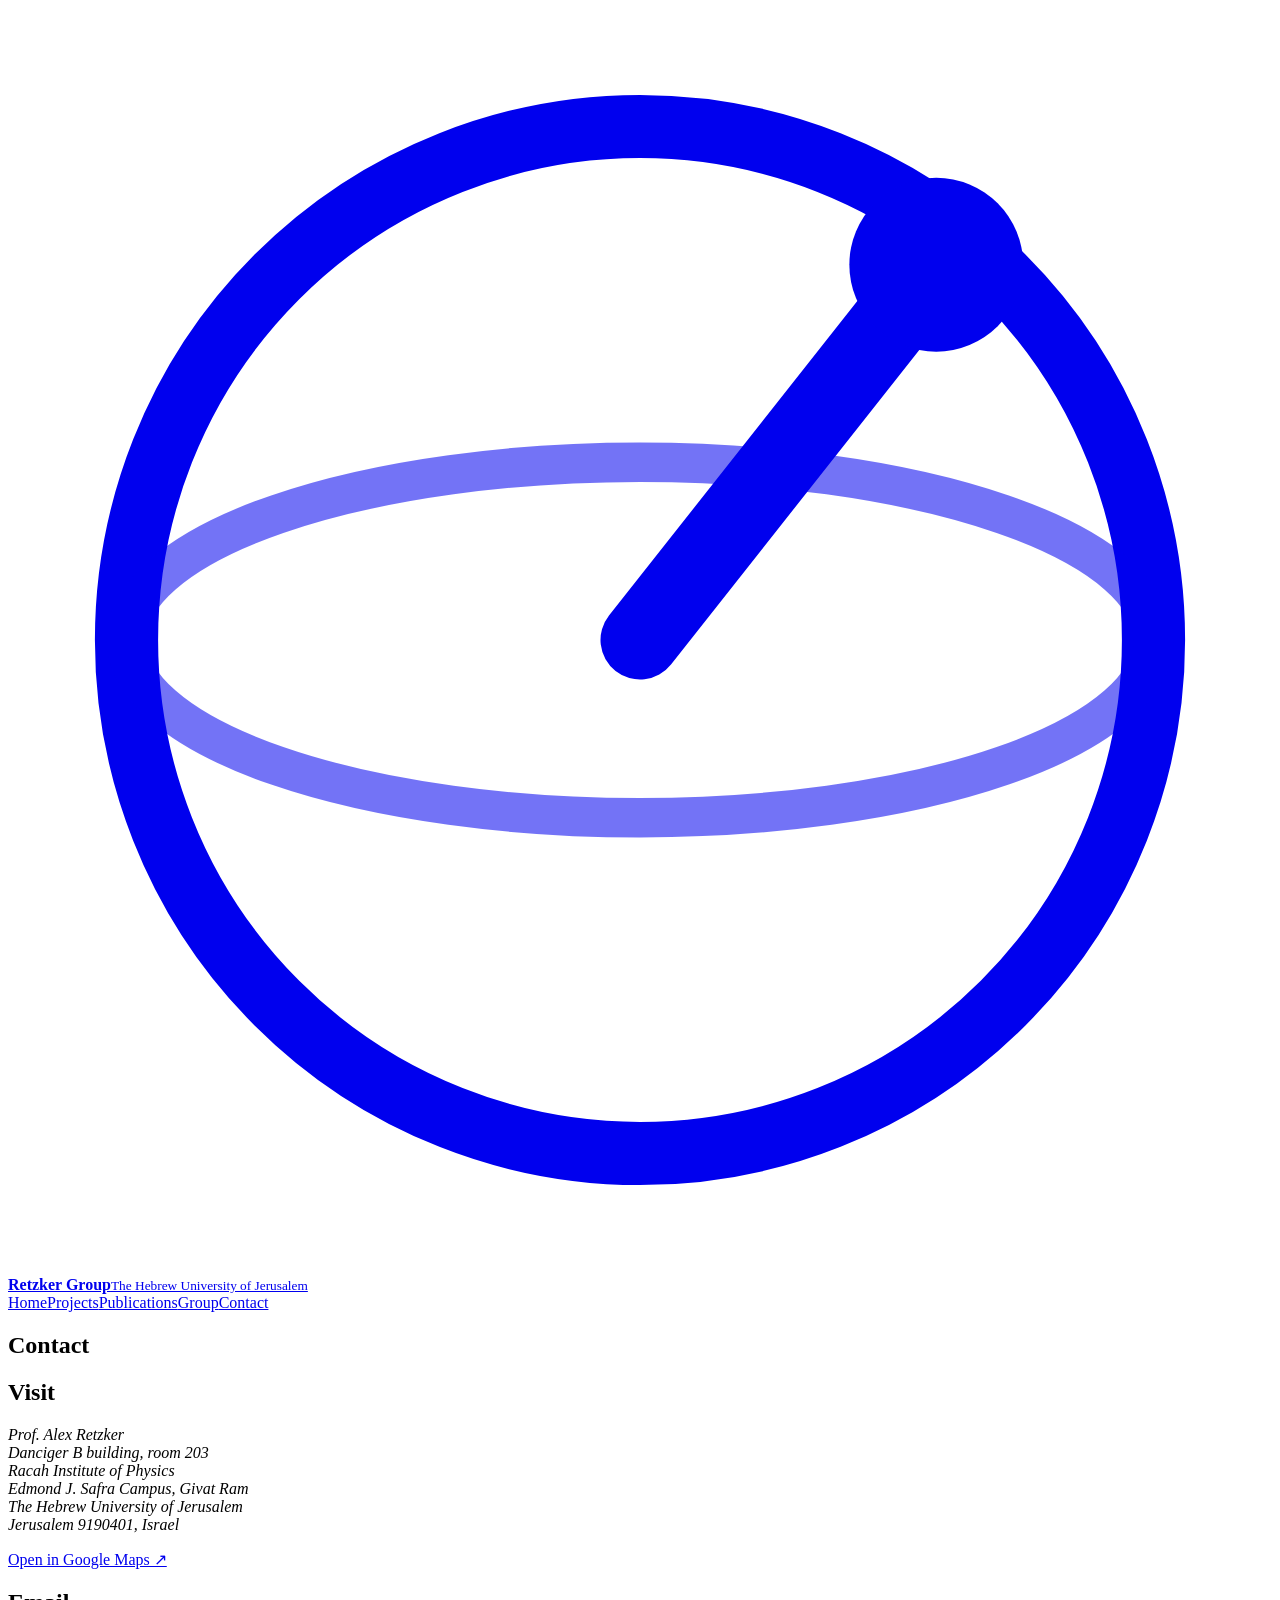
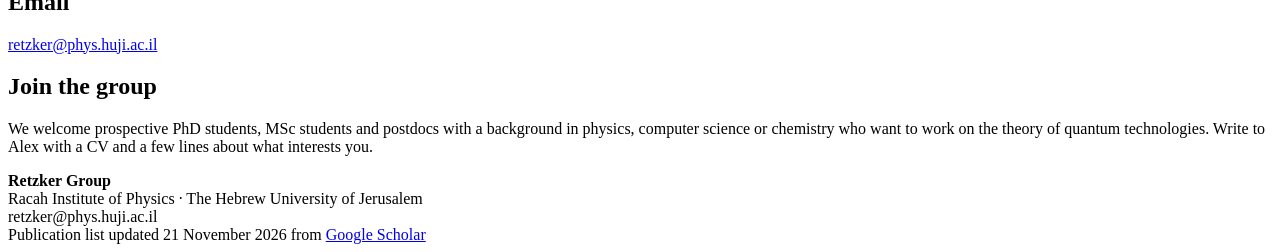
==== contact.html @ 1b8dbd71 "Add website pages" ====
<!doctype html>
<html lang="en">
<head>
<meta charset="utf-8">
<meta name="viewport" content="width=device-width, initial-scale=1, viewport-fit=cover">
<title>Contact &#183; Retzker Group</title>
<meta name="claude:viewport-fit-sides" content="cover">
<meta name="description" content="How to reach Alex Retzker&#8217;s group in Jerusalem.">
<link rel="preconnect" href="https://fonts.googleapis.com">
<link rel="preconnect" href="https://fonts.gstatic.com" crossorigin>
<link rel="stylesheet" href="https://fonts.googleapis.com/css2?family=IBM+Plex+Mono:wght@400;500&family=IBM+Plex+Sans:ital,wght@0,400;0,500;0,600;1,400&family=Source+Serif+4:opsz,wght@8..60,500;8..60,600&display=swap">
<link rel="stylesheet" href="assets/style.css">
</head>
<body>
<header class="site-head"><div class="wrap head-row"><a class="brand" href="index.html"><svg class="mark" viewBox="0 0 32 32" aria-hidden="true"><circle cx="16" cy="16" r="13" fill="none" stroke="currentColor" stroke-width="1.6"/><ellipse cx="16" cy="16" rx="13" ry="4.5" fill="none" stroke="currentColor" stroke-width="1" opacity=".55"/><line x1="16" y1="16" x2="23.5" y2="6.5" stroke="currentColor" stroke-width="2" stroke-linecap="round"/><circle cx="23.5" cy="6.5" r="2.2" fill="currentColor"/></svg><span><b>Retzker Group</b><small>The Hebrew University of Jerusalem</small></span></a><nav class="nav" aria-label="Main"><a href="index.html">Home</a><a href="projects.html">Projects</a><a href="publications.html">Publications</a><a href="group.html">Group</a><a href="contact.html" aria-current="page">Contact</a></nav></div></header>
<main id="main"><section class="page-head"><div class="wrap"><h1>Contact</h1></div></section><div class="wrap contact"><section><h2>Visit</h2><address>Prof. Alex Retzker<br>Danciger B building, room 203<br>Racah Institute of Physics<br>Edmond J. Safra Campus, Givat Ram<br>The Hebrew University of Jerusalem<br>Jerusalem 9190401, Israel</address><p><a class="ext" href="https://www.google.com/maps/search/?api=1&amp;query=Danciger+B+Building+Hebrew+University+Givat+Ram+Jerusalem">Open in Google Maps &#8599;</a></p></section><section><h2>Email</h2><p><a class="email" href="mailto:retzker@phys.huji.ac.il">retzker@phys.huji.ac.il</a></p></section><section><h2>Join the group</h2><p>We welcome prospective PhD students, MSc students and postdocs with a background in physics, computer science or chemistry who want to work on the theory of quantum technologies. Write to Alex with a CV and a few lines about what interests you.</p></section></div></main>
<footer class="site-foot"><div class="wrap foot-row"><div><b>Retzker Group</b><br>Racah Institute of Physics &#183; The Hebrew University of Jerusalem</div><div><span class="mono">retzker@phys.huji.ac.il</span><br>Publication list updated 21 November 2026 from <a href="https://scholar.google.com/citations?user=L9YvPXkAAAAJ&amp;hl=en">Google Scholar</a></div></div></footer>
<script src="assets/site.js"></script>
</body>
</html>
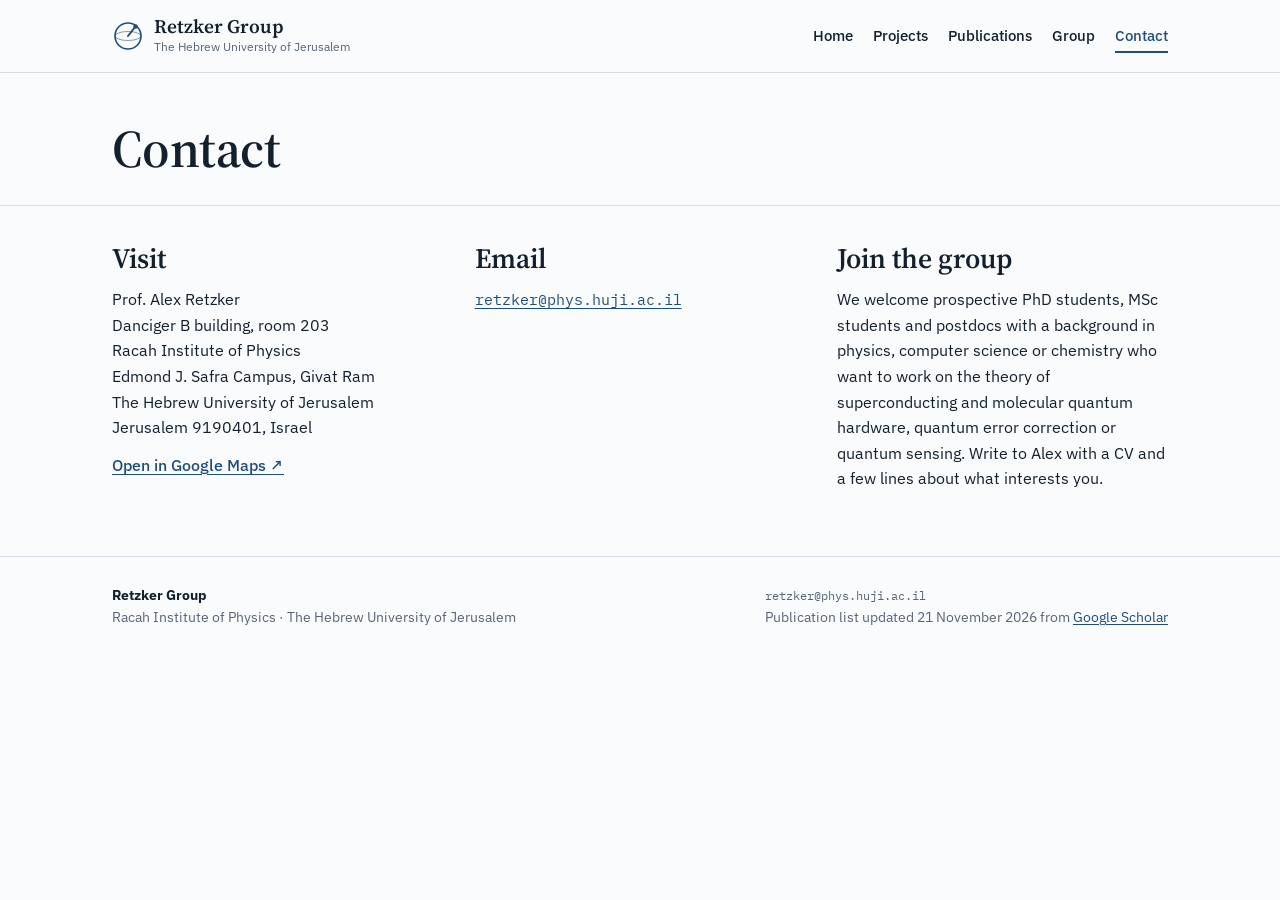
==== commit ab814995: "Lead with superconducting circuits and molecular qubits; add PI photo" ====
--- a/contact.html
+++ b/contact.html
@@ -13,7 +13,7 @@
 </head>
 <body>
 <header class="site-head"><div class="wrap head-row"><a class="brand" href="index.html"><svg class="mark" viewBox="0 0 32 32" aria-hidden="true"><circle cx="16" cy="16" r="13" fill="none" stroke="currentColor" stroke-width="1.6"/><ellipse cx="16" cy="16" rx="13" ry="4.5" fill="none" stroke="currentColor" stroke-width="1" opacity=".55"/><line x1="16" y1="16" x2="23.5" y2="6.5" stroke="currentColor" stroke-width="2" stroke-linecap="round"/><circle cx="23.5" cy="6.5" r="2.2" fill="currentColor"/></svg><span><b>Retzker Group</b><small>The Hebrew University of Jerusalem</small></span></a><nav class="nav" aria-label="Main"><a href="index.html">Home</a><a href="projects.html">Projects</a><a href="publications.html">Publications</a><a href="group.html">Group</a><a href="contact.html" aria-current="page">Contact</a></nav></div></header>
-<main id="main"><section class="page-head"><div class="wrap"><h1>Contact</h1></div></section><div class="wrap contact"><section><h2>Visit</h2><address>Prof. Alex Retzker<br>Danciger B building, room 203<br>Racah Institute of Physics<br>Edmond J. Safra Campus, Givat Ram<br>The Hebrew University of Jerusalem<br>Jerusalem 9190401, Israel</address><p><a class="ext" href="https://www.google.com/maps/search/?api=1&amp;query=Danciger+B+Building+Hebrew+University+Givat+Ram+Jerusalem">Open in Google Maps &#8599;</a></p></section><section><h2>Email</h2><p><a class="email" href="mailto:retzker@phys.huji.ac.il">retzker@phys.huji.ac.il</a></p></section><section><h2>Join the group</h2><p>We welcome prospective PhD students, MSc students and postdocs with a background in physics, computer science or chemistry who want to work on the theory of quantum technologies. Write to Alex with a CV and a few lines about what interests you.</p></section></div></main>
+<main id="main"><section class="page-head"><div class="wrap"><h1>Contact</h1></div></section><div class="wrap contact"><section><h2>Visit</h2><address>Prof. Alex Retzker<br>Danciger B building, room 203<br>Racah Institute of Physics<br>Edmond J. Safra Campus, Givat Ram<br>The Hebrew University of Jerusalem<br>Jerusalem 9190401, Israel</address><p><a class="ext" href="https://www.google.com/maps/search/?api=1&amp;query=Danciger+B+Building+Hebrew+University+Givat+Ram+Jerusalem">Open in Google Maps &#8599;</a></p></section><section><h2>Email</h2><p><a class="email" href="mailto:retzker@phys.huji.ac.il">retzker@phys.huji.ac.il</a></p></section><section><h2>Join the group</h2><p>We welcome prospective PhD students, MSc students and postdocs with a background in physics, computer science or chemistry who want to work on the theory of superconducting and molecular quantum hardware, quantum error correction or quantum sensing. Write to Alex with a CV and a few lines about what interests you.</p></section></div></main>
 <footer class="site-foot"><div class="wrap foot-row"><div><b>Retzker Group</b><br>Racah Institute of Physics &#183; The Hebrew University of Jerusalem</div><div><span class="mono">retzker@phys.huji.ac.il</span><br>Publication list updated 21 November 2026 from <a href="https://scholar.google.com/citations?user=L9YvPXkAAAAJ&amp;hl=en">Google Scholar</a></div></div></footer>
 <script src="assets/site.js"></script>
 </body>
--- a/assets/style.css
+++ b/assets/style.css
@@ -0,0 +1,278 @@
+/* Retzker Group website
+   Layout: one 70rem left-aligned column; publications keep the label gutter of the printed list.
+   Ink blue from the PDF publication list, slightly blue-biased neutrals, serif display + Plex text. */
+:root {
+  --bg: #fafbfc;
+  --surface: #eef2f6;
+  --fg: #14202d;
+  --muted: #586577;
+  --rule: #d5dde7;
+  --accent: #1f4e79;
+  --accent-soft: #e1eaf4;
+  --on-accent: #ffffff;
+  --hint: #f3f0e6;
+  --hint-rule: #cfc6a8;
+  --display: "Source Serif 4", "Iowan Old Style", Palatino, Georgia, serif;
+  --text: "IBM Plex Sans", system-ui, -apple-system, "Segoe UI", Roboto, sans-serif;
+  --mono: "IBM Plex Mono", ui-monospace, SFMono-Regular, Menlo, monospace;
+  --measure: 66ch;
+}
+@media (prefers-color-scheme: dark) {
+  :root:not([data-theme="light"]) {
+    --bg: #0d1520; --surface: #142030; --fg: #e2e8ef; --muted: #96a4b5; --rule: #24344a;
+    --accent: #8fb9e6; --accent-soft: #1a2c43; --on-accent: #0d1520; --hint: #2a2717; --hint-rule: #6b6236;
+    color-scheme: dark;
+  }
+}
+:root[data-theme="dark"] {
+  --bg: #0d1520; --surface: #142030; --fg: #e2e8ef; --muted: #96a4b5; --rule: #24344a;
+  --accent: #8fb9e6; --accent-soft: #1a2c43; --on-accent: #0d1520; --hint: #2a2717; --hint-rule: #6b6236;
+  color-scheme: dark;
+}
+
+*, *::before, *::after { box-sizing: border-box; }
+html { -webkit-text-size-adjust: 100%; }
+body {
+  margin: 0; background: var(--bg); color: var(--fg);
+  font: 400 1rem/1.6 var(--text);
+}
+a { color: var(--accent); text-underline-offset: 0.18em; text-decoration-thickness: 1px; }
+a:hover { text-decoration-thickness: 2px; }
+:focus-visible { outline: 2px solid var(--accent); outline-offset: 2px; border-radius: 2px; }
+h1, h2, h3 { font-family: var(--display); font-weight: 600; line-height: 1.2; text-wrap: balance; margin: 0; }
+h1 { font-size: clamp(2.1rem, 4.6vw, 3.3rem); letter-spacing: -0.01em; }
+h2 { font-size: clamp(1.4rem, 2.6vw, 1.75rem); }
+h3 { font-size: 1.15rem; }
+p { margin: 0; }
+.sr { position: absolute; width: 1px; height: 1px; overflow: hidden; clip: rect(0 0 0 0); white-space: nowrap; }
+.mono { font-family: var(--mono); font-size: 0.85em; }
+.eyebrow {
+  font-family: var(--mono); font-size: 0.74rem; letter-spacing: 0.08em; text-transform: uppercase; color: var(--muted);
+}
+.fine { font-size: 0.82rem; color: var(--muted); }
+
+.wrap {
+  max-width: 70rem; margin-inline: auto;
+  padding-left: max(16px, env(safe-area-inset-left, 0px));
+  padding-right: max(16px, env(safe-area-inset-right, 0px));
+}
+@media (min-width: 720px) {
+  .wrap { padding-left: max(32px, env(safe-area-inset-left, 0px)); padding-right: max(32px, env(safe-area-inset-right, 0px)); }
+}
+
+/* header + footer */
+.site-head { border-bottom: 1px solid var(--rule); }
+.head-row { display: flex; flex-wrap: wrap; align-items: center; justify-content: space-between; gap: 0.75rem 2rem; padding-block: 1rem; }
+.brand { display: flex; align-items: center; gap: 0.65rem; color: var(--fg); text-decoration: none; }
+.brand .mark { width: 2rem; height: 2rem; color: var(--accent); flex: none; }
+.brand b { display: block; font-family: var(--display); font-size: 1.2rem; font-weight: 600; line-height: 1.1; }
+.brand small { display: block; font-size: 0.75rem; color: var(--muted); }
+.nav { display: flex; flex-wrap: wrap; gap: 0.25rem 1.25rem; }
+.nav a { color: var(--fg); text-decoration: none; font-weight: 500; font-size: 0.95rem; padding-block: 0.25rem; border-bottom: 2px solid transparent; }
+.nav a:hover { color: var(--accent); }
+.nav a[aria-current="page"] { color: var(--accent); border-bottom-color: var(--accent); }
+@media (max-width: 440px) { .nav { gap: 0.25rem 0.85rem; } .nav a { font-size: 0.9rem; } }
+.site-foot { border-top: 1px solid var(--rule); margin-top: 4rem; font-size: 0.85rem; color: var(--muted); }
+.foot-row { display: flex; flex-wrap: wrap; justify-content: space-between; gap: 1rem 3rem; padding-block: 1.75rem 2.25rem; }
+.site-foot b { color: var(--fg); }
+
+/* buttons */
+.btn {
+  display: inline-flex; align-items: center; gap: 0.4rem; padding: 0.55rem 1.1rem; border-radius: 4px;
+  background: var(--accent); color: var(--on-accent); font-weight: 500; text-decoration: none; border: 1px solid var(--accent);
+}
+.btn:hover { filter: brightness(1.08); }
+.btn-quiet { background: transparent; color: var(--accent); }
+.btn-quiet:hover { background: var(--accent-soft); filter: none; }
+
+/* home */
+.hero { border-bottom: 1px solid var(--rule); }
+.hero-grid { display: grid; grid-template-columns: minmax(0, 1.15fr) minmax(0, 1fr); gap: 2.5rem; align-items: center; padding-block: 3.5rem 3rem; }
+.hero-text { display: grid; gap: 1rem; min-width: 0; }
+.lead { font-family: var(--display); font-size: clamp(1.3rem, 2.4vw, 1.6rem); line-height: 1.35; color: var(--accent); max-width: 30ch; }
+.hero-sub { max-width: var(--measure); color: var(--fg); }
+.hero-actions { display: flex; flex-wrap: wrap; gap: 0.75rem; margin-top: 0.5rem; }
+@media (min-width: 761px) { .hero-grid:has(.hero-fig) { grid-template-columns: minmax(0, 1fr) minmax(0, 1.2fr); } }
+.hero-fig { margin: 0; display: grid; gap: 0.5rem; min-width: 0; }
+.hero-fig a { display: block; border-radius: 6px; overflow: hidden; background: #000; }
+.hero-fig.mat-light a { background: #ffffff; border: 1px solid var(--rule); padding: 0.6rem; }
+.hero-fig.mat-light a:hover { border-color: var(--accent); }
+.hero-fig img { width: 100%; height: auto; display: block; }
+.hero-fig.mat-light img { border: 0; }
+.hero-fig figcaption { font-size: 0.78rem; color: var(--muted); }
+.trace { margin: 0; display: grid; gap: 0.4rem; min-width: 0; }
+.trace canvas { width: 100%; height: auto; aspect-ratio: 16 / 9; max-width: 100%; display: block; }
+.trace figcaption { font-family: var(--mono); font-size: 0.72rem; color: var(--muted); }
+@media (max-width: 760px) {
+  .hero-grid { grid-template-columns: 1fr; padding-block: 2.25rem 2rem; gap: 1.5rem; }
+}
+
+.band { padding-block: 2.75rem 0; }
+.band > .wrap > h2, .h2-row { margin-bottom: 1.25rem; }
+.h2-row { display: flex; flex-wrap: wrap; align-items: baseline; justify-content: space-between; gap: 0.5rem 1rem; }
+.h2-row h2 { margin: 0; }
+
+.stats { display: grid; grid-template-columns: repeat(5, minmax(0, 1fr)); gap: 1rem; margin: 0 0 0.6rem; }
+.stats div { display: flex; flex-direction: column-reverse; justify-content: flex-end; gap: 0.15rem; border-top: 2px solid var(--accent); padding-top: 0.6rem; }
+.stats dt { font-family: var(--mono); font-size: 0.7rem; letter-spacing: 0.07em; text-transform: uppercase; color: var(--muted); }
+.stats dd { margin: 0; font-family: var(--display); font-size: clamp(1.5rem, 3vw, 2rem); font-weight: 600; color: var(--accent); font-variant-numeric: tabular-nums; line-height: 1.1; }
+@media (max-width: 640px) { .stats { grid-template-columns: repeat(3, minmax(0, 1fr)); } }
+
+.areas { display: grid; grid-template-columns: repeat(3, minmax(0, 1fr)); gap: 2rem; }
+.area { display: grid; gap: 0.6rem; align-content: start; border-top: 1px solid var(--rule); padding-top: 1rem; }
+.area p { color: var(--fg); }
+.tags { display: flex; flex-wrap: wrap; gap: 0.4rem; }
+.tags span { font-family: var(--mono); font-size: 0.72rem; color: var(--accent); background: var(--accent-soft); padding: 0.15rem 0.5rem; border-radius: 3px; }
+@media (max-width: 760px) { .areas { grid-template-columns: 1fr; gap: 1.25rem; } }
+
+.teasers { display: grid; grid-template-columns: repeat(2, minmax(0, 1fr)); gap: 1rem; }
+.proj-teaser {
+  display: grid; align-content: start; border: 1px solid var(--rule); border-radius: 6px; overflow: hidden;
+  color: var(--fg); text-decoration: none; background: var(--surface);
+}
+.teaser-img { width: 100%; aspect-ratio: 16 / 7; object-fit: cover; display: block; background: #fff; border-bottom: 1px solid var(--rule); }
+.teaser-body { position: relative; display: grid; align-content: start; gap: 0.35rem; padding: 1.1rem 3rem 1.25rem 1.25rem; }
+.proj-teaser b { font-family: var(--display); font-size: 1.25rem; font-weight: 600; }
+.proj-teaser .arrow { position: absolute; right: 1.1rem; top: 1rem; color: var(--accent); font-size: 1.2rem; }
+.proj-teaser:hover { border-color: var(--accent); }
+@media (max-width: 640px) { .teasers { grid-template-columns: 1fr; } }
+
+.funders { list-style: none; margin: 0; padding: 0; display: flex; flex-wrap: wrap; gap: 0.5rem 2rem; color: var(--muted); }
+.funders li { font-weight: 500; }
+
+/* page heads */
+.page-head { padding-block: 2.75rem 1.5rem; border-bottom: 1px solid var(--rule); }
+.page-head .wrap { display: grid; gap: 1rem; }
+.lead-sm { font-size: 1.08rem; max-width: var(--measure); }
+.jump { display: flex; flex-wrap: wrap; gap: 0.5rem 1.5rem; font-weight: 500; }
+.crumbs { font-size: 0.9rem; color: var(--muted); }
+
+/* publications */
+.pubs { list-style: none; margin: 0; padding: 0; display: grid; gap: 1.1rem; }
+.pub { display: grid; grid-template-columns: 3.4rem minmax(0, 1fr); gap: 0 0.75rem; }
+.pubs-compact .pub, .band .pub { grid-template-columns: minmax(0, 1fr); }
+.pub-label { font-family: var(--mono); font-size: 0.74rem; color: var(--muted); padding-top: 0.2rem; }
+.pub-body { min-width: 0; display: grid; gap: 0.15rem; }
+.pub-title { font-family: var(--display); font-weight: 600; font-size: 1.05rem; line-height: 1.35; color: var(--fg); text-decoration: none; }
+.pub-title:hover { color: var(--accent); text-decoration: underline; text-decoration-thickness: 1px; }
+.pub-authors { font-size: 0.9rem; color: var(--fg); }
+.pub-authors b { font-weight: 600; }
+.member-link { color: inherit; text-decoration: underline; text-decoration-color: var(--accent); }
+.pub-venue { font-size: 0.88rem; color: var(--muted); display: flex; flex-wrap: wrap; align-items: baseline; gap: 0.25rem 0.9rem; }
+.pub-venue strong { color: var(--fg); font-weight: 600; }
+.pub-links { display: inline-flex; flex-wrap: wrap; gap: 0.4rem; }
+.chip-link {
+  font-family: var(--mono); font-size: 0.72rem; font-weight: 500; letter-spacing: 0.02em; text-decoration: none;
+  color: var(--accent); border: 1px solid var(--accent); border-radius: 3px; padding: 0.05rem 0.45rem;
+}
+.chip-link:hover { background: var(--accent); color: var(--on-accent); }
+.pub-tools { display: flex; flex-wrap: wrap; align-items: center; gap: 0.75rem 1rem; }
+.filters { display: flex; flex-wrap: wrap; gap: 0.4rem; }
+.filter {
+  font: 500 0.88rem var(--text); color: var(--fg); background: transparent; border: 1px solid var(--rule);
+  border-radius: 999px; padding: 0.35rem 0.85rem; cursor: pointer;
+}
+.filter span { font-family: var(--mono); font-size: 0.75rem; color: var(--muted); margin-left: 0.2rem; }
+.filter[aria-pressed="true"] { background: var(--accent); border-color: var(--accent); color: var(--on-accent); }
+.filter[aria-pressed="true"] span { color: inherit; opacity: 0.8; }
+.search { flex: 1 1 16rem; min-width: 0; }
+.search input {
+  width: 100%; font: 400 0.95rem var(--text); color: var(--fg); background: var(--bg);
+  border: 1px solid var(--rule); border-radius: 4px; padding: 0.5rem 0.75rem;
+}
+.search input:focus { border-color: var(--accent); outline: none; box-shadow: 0 0 0 3px var(--accent-soft); }
+.pub-page { display: grid; gap: 2.5rem; padding-top: 2rem; }
+.pub-section { display: grid; gap: 1.25rem; }
+.year-group { display: grid; gap: 1rem; }
+.year { font-family: var(--mono); font-size: 0.85rem; font-weight: 500; color: var(--accent); display: flex; align-items: center; gap: 0.75rem; }
+.year::after { content: ""; flex: 1; height: 1px; background: var(--rule); }
+.empty { color: var(--muted); }
+@media (max-width: 560px) {
+  .pub { grid-template-columns: minmax(0, 1fr); }
+  .pub-label { padding-top: 0; }
+}
+
+/* projects */
+.project { padding-block: 3rem 0.5rem; }
+.project + .project { border-top: 1px solid var(--rule); margin-top: 2.5rem; }
+.project-head { display: grid; gap: 0.75rem; margin-bottom: 2rem; }
+.project-head h2 { font-size: clamp(1.7rem, 3.4vw, 2.3rem); }
+.ext { font-weight: 500; }
+.theme { display: grid; grid-template-columns: minmax(0, 18rem) minmax(0, 1fr); gap: 0.75rem 2.5rem; padding-block: 1.5rem; border-top: 1px solid var(--rule); }
+.theme h3 { color: var(--accent); }
+.theme-body { display: grid; gap: 1rem; min-width: 0; }
+.theme-body > p { max-width: var(--measure); }
+.points { display: grid; grid-template-columns: repeat(2, minmax(0, 1fr)); gap: 0.75rem 1.5rem; margin: 0; max-width: 46rem; }
+@media (max-width: 560px) { .points { grid-template-columns: minmax(0, 1fr); } }
+.points div { border-left: 2px solid var(--accent); padding-left: 0.75rem; display: grid; gap: 0.15rem; align-content: start; }
+.points dt { font-family: var(--mono); font-size: 0.74rem; letter-spacing: 0.06em; text-transform: uppercase; color: var(--accent); }
+.points dd { margin: 0; font-size: 0.92rem; }
+@media (max-width: 760px) {
+  .theme { grid-template-columns: minmax(0, 1fr); }
+}
+/* pictures: dark mats so slide graphics and photos sit the same way in both themes */
+.banner { margin: 0 0 2rem; display: grid; gap: 0.45rem; }
+.banner img { width: 100%; height: auto; max-height: 26rem; object-fit: cover; display: block; border-radius: 6px; background: #000; }
+figcaption { font-size: 0.8rem; color: var(--muted); max-width: var(--measure); }
+.gallery { display: grid; grid-template-columns: repeat(2, minmax(0, 1fr)); gap: 1.25rem 1rem; max-width: 52rem; }
+.gallery figure { margin: 0; display: grid; gap: 0.45rem; align-content: start; min-width: 0; }
+.gallery .fig-full { grid-column: 1 / -1; }
+.gallery img { width: 100%; height: auto; display: block; border-radius: 4px; background: #000; }
+.gallery .fig-half img { aspect-ratio: 4 / 3; }
+.gallery .fit-cover img { object-fit: cover; }
+.gallery .fit-contain img { object-fit: contain; }
+.mat-light img { background: #ffffff; border: 1px solid var(--rule); }
+@media (max-width: 560px) { .gallery { grid-template-columns: minmax(0, 1fr); } }
+
+/* group */
+.band-first { padding-top: 2.25rem; }
+.pi { display: flex; flex-wrap: wrap; align-items: center; gap: 1.5rem; }
+.pi > div { display: grid; gap: 0.4rem; min-width: 0; flex: 1 1 18rem; }
+.pi-links { display: flex; flex-wrap: wrap; gap: 0.4rem 1.25rem; font-weight: 500; }
+.avatar { width: 4.5rem; height: 4.5rem; border-radius: 50%; object-fit: cover; flex: none; }
+.avatar-lg { width: 7rem; height: 7rem; }
+.mono-avatar {
+  display: inline-grid; place-items: center; background: var(--accent-soft); color: var(--accent);
+  font-family: var(--display); font-weight: 600; font-size: 1.5rem; letter-spacing: 0.02em;
+}
+.avatar-lg.mono-avatar { font-size: 2.2rem; }
+.people { display: grid; grid-template-columns: repeat(auto-fill, minmax(15rem, 1fr)); gap: 1rem; }
+.person {
+  display: flex; align-items: center; gap: 1rem; padding: 1rem; border: 1px solid var(--rule); border-radius: 6px;
+  color: var(--fg); text-decoration: none; background: var(--bg);
+}
+.person:hover { border-color: var(--accent); }
+.person-text { display: grid; gap: 0.1rem; min-width: 0; }
+.person-text b { font-family: var(--display); font-size: 1.1rem; font-weight: 600; }
+.person-text span { font-size: 0.88rem; color: var(--muted); }
+.person-text .topic { color: var(--fg); }
+.alumni { display: grid; grid-template-columns: repeat(2, minmax(0, 1fr)); gap: 1.25rem 2.5rem; }
+.alumni-group { display: grid; gap: 0.35rem; border-top: 1px solid var(--rule); padding-top: 0.75rem; }
+.alumni-group h3 { font-family: var(--mono); font-size: 0.74rem; font-weight: 500; letter-spacing: 0.08em; text-transform: uppercase; color: var(--muted); }
+@media (max-width: 640px) { .alumni { grid-template-columns: 1fr; } }
+
+/* member page */
+.m-head { display: flex; flex-wrap: wrap; align-items: center; gap: 1.5rem; }
+.m-head > div { display: grid; gap: 0.5rem; min-width: 0; flex: 1 1 16rem; }
+.m-role { color: var(--muted); font-size: 1.05rem; }
+.m-links { display: flex; flex-wrap: wrap; gap: 0.4rem 1.25rem; font-weight: 500; }
+.m-body { display: grid; gap: 2.25rem; padding-top: 2.25rem; }
+.m-sec { display: grid; gap: 0.75rem; max-width: 52rem; }
+.m-sec p { max-width: var(--measure); }
+.edu { margin: 0; padding-left: 1.2rem; }
+
+/* contact */
+.contact { display: grid; grid-template-columns: repeat(3, minmax(0, 1fr)); gap: 2rem; padding-top: 2.25rem; }
+.contact section { display: grid; gap: 0.75rem; align-content: start; min-width: 0; }
+.contact address { font-style: normal; }
+.email { font-family: var(--mono); font-size: 0.95rem; overflow-wrap: anywhere; }
+@media (max-width: 760px) { .contact { grid-template-columns: 1fr; } }
+
+/* preview-only hints for fields members still have to fill in */
+.hint {
+  border: 1px dashed var(--hint-rule); background: var(--hint); color: var(--fg); border-radius: 4px;
+  padding: 0.75rem 1rem; font-size: 0.9rem; max-width: var(--measure);
+}
+.todo { display: inline-block; border: 1px dashed var(--hint-rule); background: var(--hint); border-radius: 3px; padding: 0 0.4rem; font-size: 0.85em; color: var(--muted); }
+
+@media (prefers-reduced-motion: reduce) { * { transition: none !important; animation: none !important; } }
